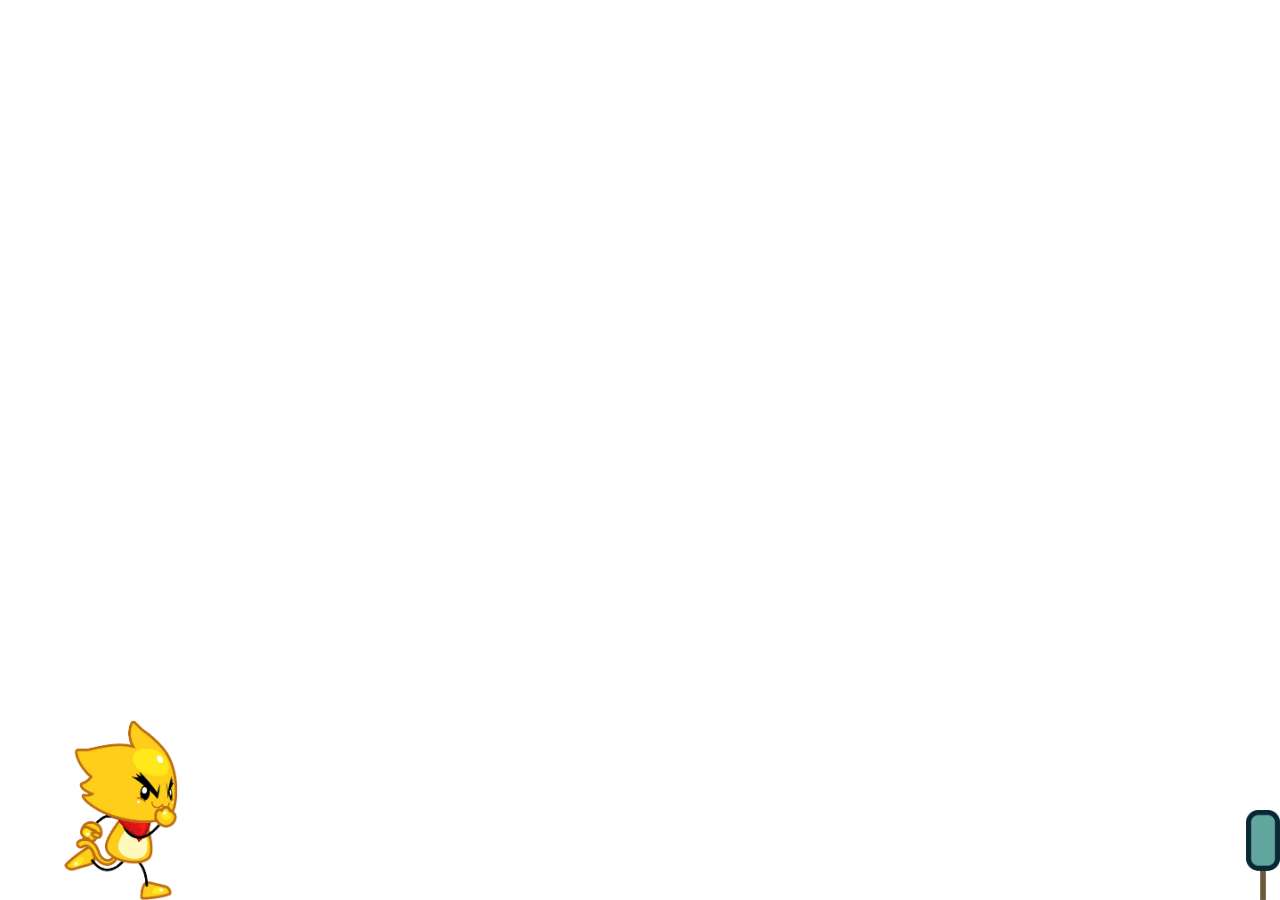
==== index.html @ df5425c9 "V1 Runner Game" ====
<!DOCTYPE html>
<html lang="en">
<head>
  <meta charset="UTF-8">
  <meta http-equiv="X-UA-Compatible" content="IE=edge">
  <meta name="viewport" content="width=device-width, initial-scale=1.0">
  <title>Document</title>
  <link rel="stylesheet" href="style.css">
  <script src="main.js" type="module"></script>
</head>
<body>
  <div class="world" data-world>
    <h1 class="score" id = "t"></h1>
    <!-- <div class="start-screen" data-start-screen>Press Any Key To Start</div> -->
    <img src="/img/Run.png" class="dino" id="dino"data-dino>
    <img id="cactus" class="cactus" src="/img/Bush2.png" alt="cactus">
  </div>
</body>
</html>
---- style.css ----
body {
    margin: 0;
    height: 100vh;
    display: flex;
    align-items: center;
} */

/* displaying the game with full screen with and bottom border as the ground */
.game {
    width: 100vw;
    border-bottom: 1px solid black;
    position: relative;
}

/* sticking the dino and the cactus to the floor */
.dino, .cactus {
    position: absolute;
    bottom: 0;
}

.dino {
    position: absolute;
    left: 5%;
    height: 20%;
}

.cactus {
    right: 0;
    height: 10%;
}

.move {
    animation: cactus-move 6s infinite;
}

@keyframes cactus-move {
    0% {
        right: 0;
    }

    100% {
        right: 100%;
    }
}

.jump {
    animation: dino-jump 2s;
}

@keyframes dino-jump {
    0% {
        margin-bottom: 0;
    }

    50% {
        margin-bottom: 150px;
    }

    100% {
        margin-bottom: 0;
    }
}

.score {
    position: absolute;
    font-size: 3vmin;
    right: 1vmin;
    top: 1vmin;
}

/* .start-screen {
    position: absolute;
    font-size: 5vmin;
    top: 50%;
    left: 50%;
    transform: translate(-50%, -50%);
} */
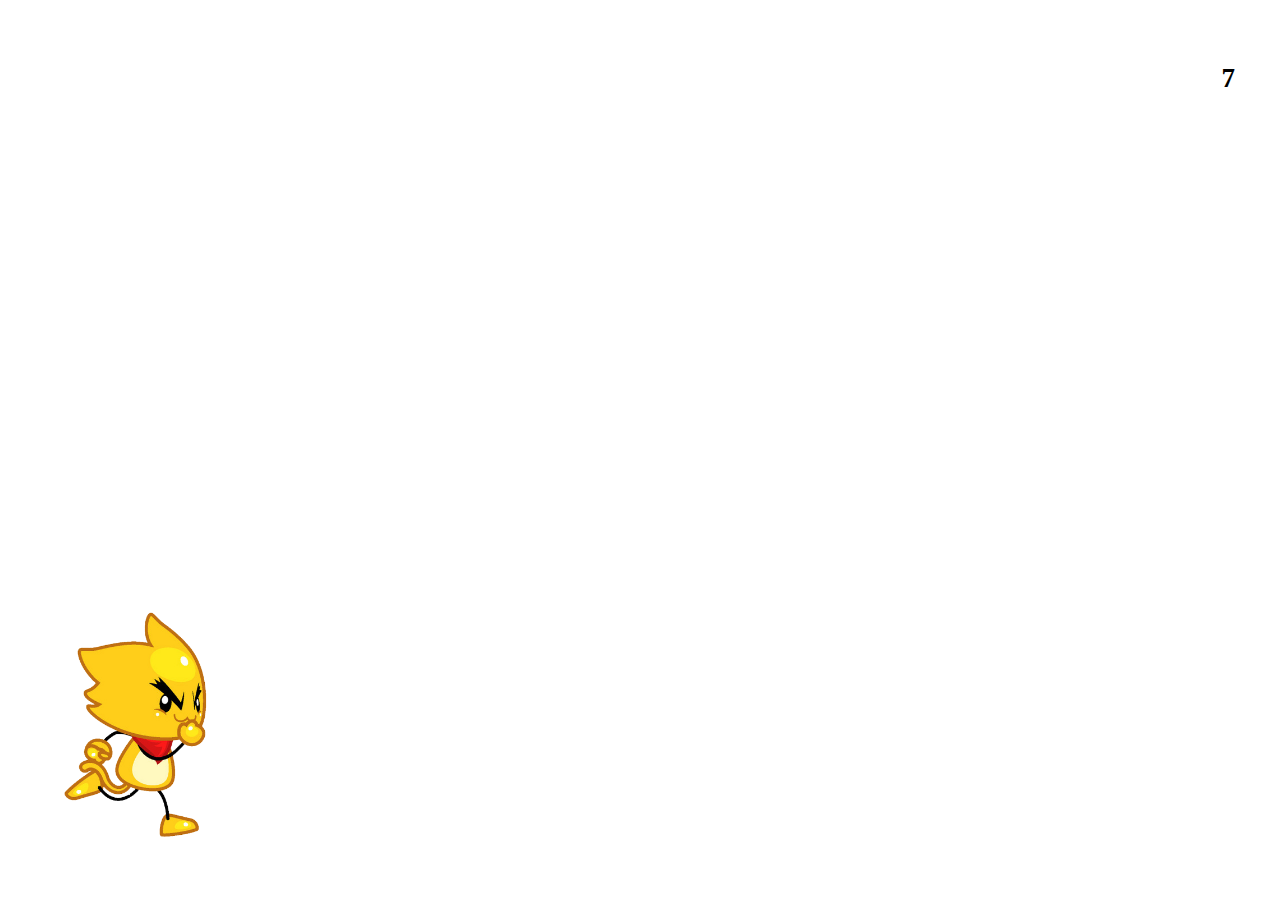
==== commit 4730bd07: "maj Doc" ====
--- a/index.html
+++ b/index.html
@@ -5,8 +5,8 @@
   <meta http-equiv="X-UA-Compatible" content="IE=edge">
   <meta name="viewport" content="width=device-width, initial-scale=1.0">
   <title>Document</title>
-  <link rel="stylesheet" href="style.css">
-  <script src="main.js" type="module"></script>
+  <link rel="stylesheet" href="/CSS/style.css">
+  <script src="/JS/main.js" type="module"></script>
 </head>
 <body>
   <div class="world" data-world>
--- a/CSS/style.css
+++ b/CSS/style.css
@@ -0,0 +1,77 @@
+body {
+    margin: 0;
+    height: 100vh;
+    display: flex;
+    align-items: center;
+}
+
+/* displaying the game with full screen with and bottom border as the ground */
+.game {
+    width: 100vw;
+    border-bottom: 1px solid black;
+    position: relative;
+}
+
+/* sticking the dino and the cactus to the floor */
+.dino, .cactus {
+    position: absolute;
+    bottom: 7%;
+}
+
+.dino {
+    position: absolute;
+    left: 5%;
+    height: 25%;
+}
+
+.cactus {
+    right: -10%;
+    height: 10%;
+}
+
+.move {
+    animation: cactus-move 6s linear infinite;
+}
+
+@keyframes cactus-move {
+    0% {
+        right: 0;
+    }
+
+    100% {
+        right: 100%;
+    }
+}
+
+.jump {
+    animation: dino-jump 2s;
+}
+
+@keyframes dino-jump {
+    0% {
+        margin-bottom: 0;
+    }
+
+    50% {
+        margin-bottom: 150px;
+    }
+
+    100% {
+        margin-bottom: 0;
+    }
+}
+
+.score {
+    position: absolute;
+    font-size: 3vmin;
+    right: 5vmin;
+    top: 5vmin;
+}
+
+/* .start-screen {
+    position: absolute;
+    font-size: 5vmin;
+    top: 50%;
+    left: 50%;
+    transform: translate(-50%, -50%);
+} */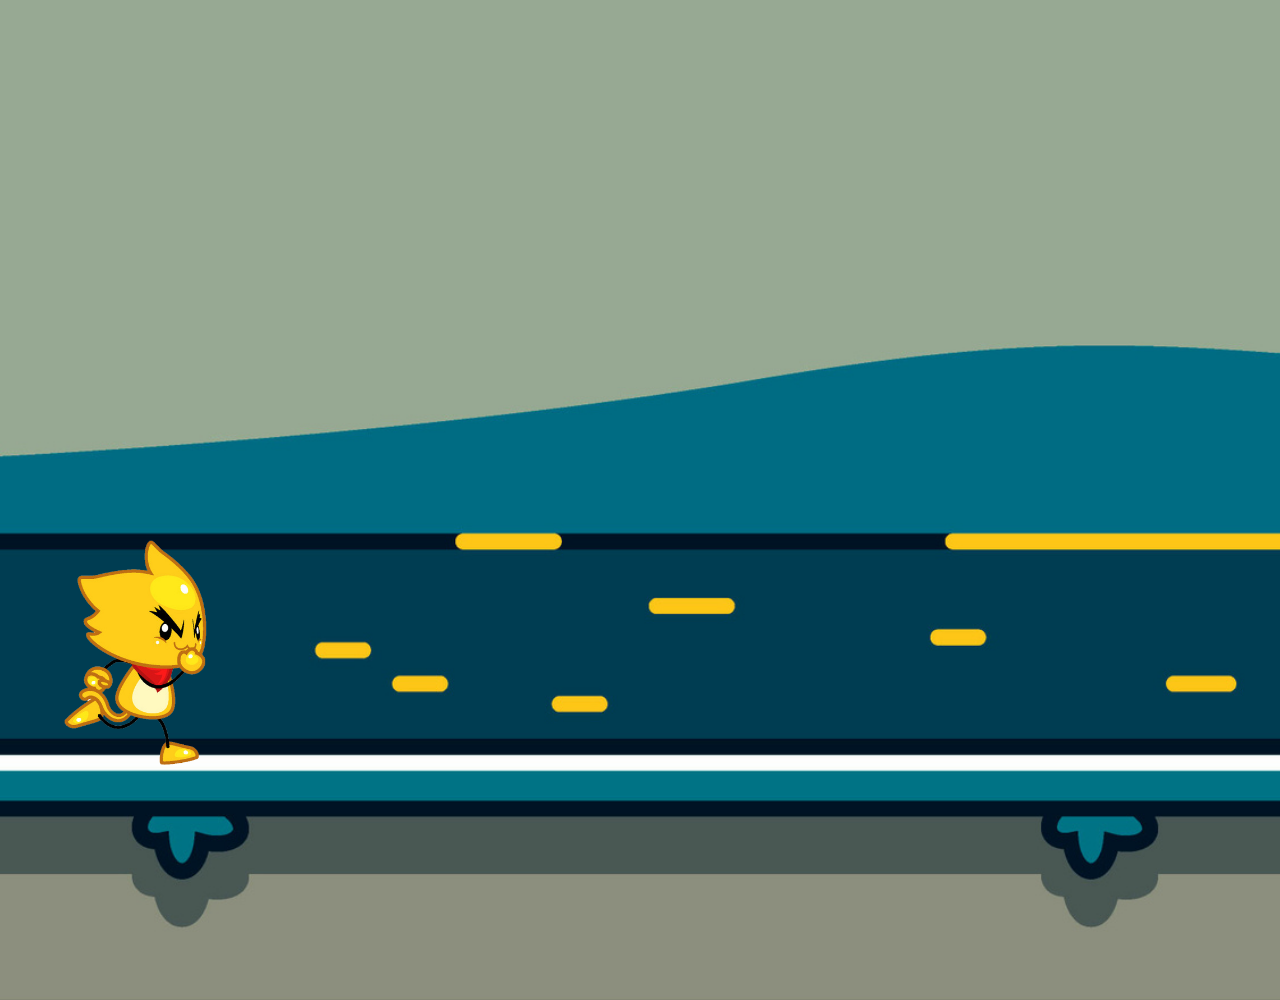
==== commit dcbbceec: "background, .." ====
--- a/index.html
+++ b/index.html
@@ -7,10 +7,31 @@
   <title>Document</title>
   <link rel="stylesheet" href="/CSS/style.css">
   <script src="/JS/main.js" type="module"></script>
+  <style>
+    #background {
+      background: url("img/BGNiv0.png") repeat-x;
+      background-size: cover;
+      position: absolute;
+      height: 120vh;
+      width: 3873px;
+      animation: moveRight 100s linear infinite;
+      z-index: -1;
+    }
+
+    @keyframes moveRight {
+      from { background-position: 3873px 0px; } 
+      to { background-position: 0px 0px; }
+    }
+    #background{
+      color: #FFF;
+      padding: 10px;
+    }
+  </style>
 </head>
 <body>
+  <div id="background"></div>
   <div class="world" data-world>
-    <h1 class="score" id = "t"></h1>
+    <h1 class="time" id = "t"></h1>
     <!-- <div class="start-screen" data-start-screen>Press Any Key To Start</div> -->
     <img src="/img/Run.png" class="dino" id="dino"data-dino>
     <img id="cactus" class="cactus" src="/img/Bush2.png" alt="cactus">
--- a/CSS/style.css
+++ b/CSS/style.css
@@ -3,6 +3,7 @@
     height: 100vh;
     display: flex;
     align-items: center;
+    overflow: hidden;
 }
 
 /* displaying the game with full screen with and bottom border as the ground */
@@ -15,18 +16,20 @@
 /* sticking the dino and the cactus to the floor */
 .dino, .cactus {
     position: absolute;
-    bottom: 7%;
+    bottom: 20%;
 }
 
 .dino {
     position: absolute;
     left: 5%;
     height: 25%;
+    bottom: 15%;
 }
 
 .cactus {
     right: -10%;
-    height: 10%;
+    height: 12%;
+    bottom: 15%;;
 }
 
 .move {
@@ -74,4 +77,4 @@
     top: 50%;
     left: 50%;
     transform: translate(-50%, -50%);
-} */+} */
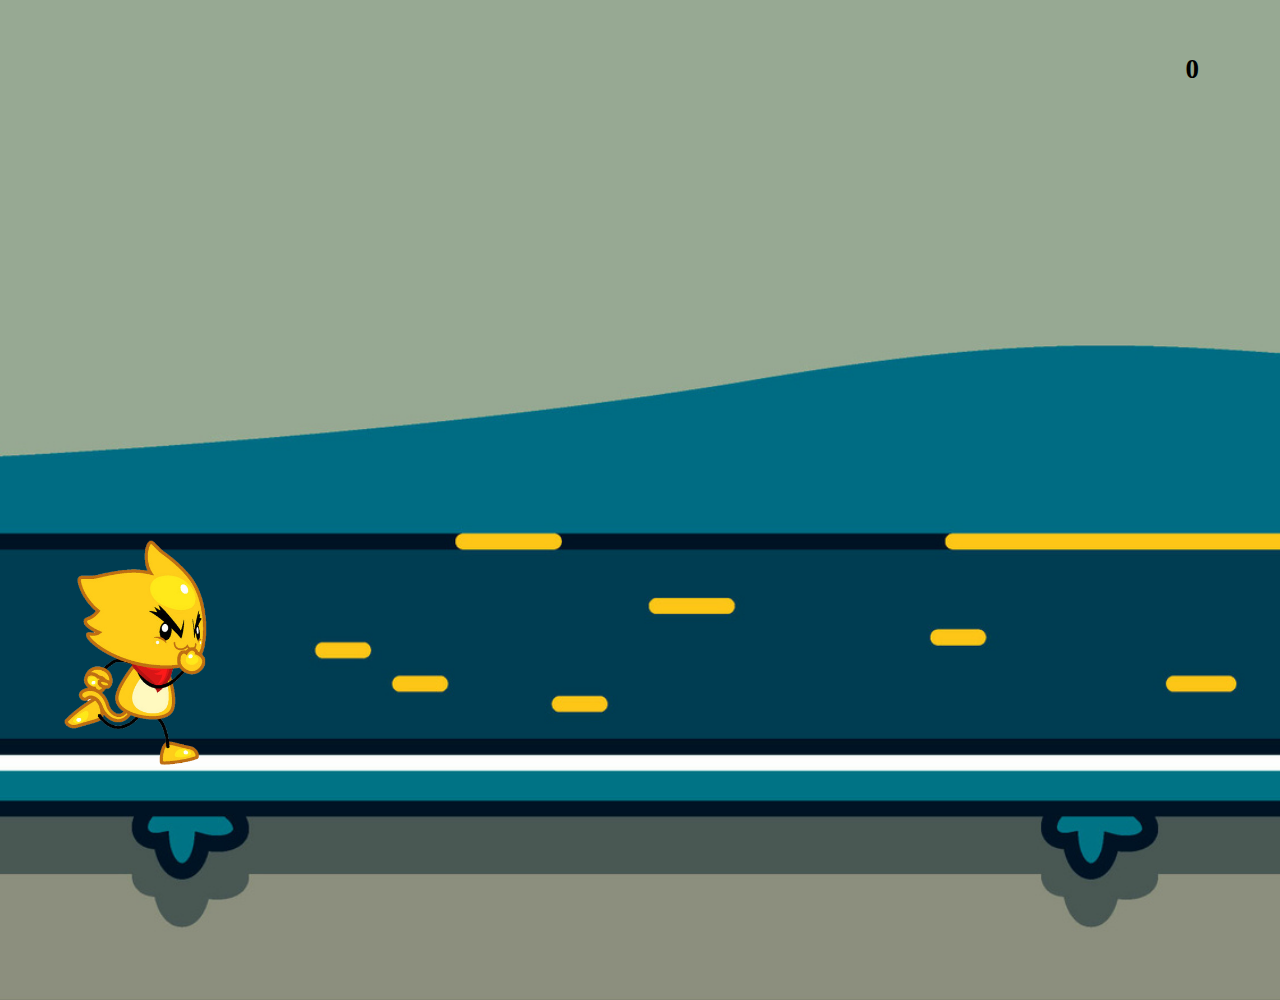
==== commit 4d58af6c: "jeu a 95% fini" ====
--- a/index.html
+++ b/index.html
@@ -14,14 +14,18 @@
       position: absolute;
       height: 120vh;
       width: 3873px;
+      z-index: -1;
+    }
+
+    .backgroundAnimation {
       animation: moveRight 100s linear infinite;
-      z-index: -1;
     }
 
     @keyframes moveRight {
       from { background-position: 3873px 0px; } 
       to { background-position: 0px 0px; }
     }
+    
     #background{
       color: #FFF;
       padding: 10px;
@@ -31,10 +35,11 @@
 <body>
   <div id="background"></div>
   <div class="world" data-world>
-    <h1 class="time" id = "t"></h1>
+    <h1 class="time" id="t"></h1>
     <!-- <div class="start-screen" data-start-screen>Press Any Key To Start</div> -->
-    <img src="/img/Run.png" class="dino" id="dino"data-dino>
+    <img src="/img/Run.png" class="dino" id="dino" data-dino>
     <img id="cactus" class="cactus" src="/img/Bush2.png" alt="cactus">
+    <img src="img/Houloucoupouterre.png" class="helico" id="helico">
   </div>
 </body>
 </html>--- a/CSS/style.css
+++ b/CSS/style.css
@@ -3,7 +3,7 @@
     height: 100vh;
     display: flex;
     align-items: center;
-    overflow: hidden;
+    /* overflow: hidden; */
 }
 
 /* displaying the game with full screen with and bottom border as the ground */
@@ -14,7 +14,7 @@
 }
 
 /* sticking the dino and the cactus to the floor */
-.dino, .cactus {
+.dino, .cactus, .helico {
     position: absolute;
     bottom: 20%;
 }
@@ -26,6 +26,12 @@
     bottom: 15%;
 }
 
+.helico {
+    right: -100%;
+    height: 25%;
+    bottom: 35%;;
+}
+
 .cactus {
     right: -10%;
     height: 12%;
@@ -34,6 +40,17 @@
 
 .move {
     animation: cactus-move 6s linear infinite;
+    animation: helico-move 6s linear infinite;
+}
+
+@keyframes helico-move {
+    0% {
+        right: 0;
+    }
+
+    100% {
+        right: 100%;
+    }
 }
 
 @keyframes cactus-move {
@@ -47,7 +64,14 @@
 }
 
 .jump {
+    height:401;
+    width:255;
     animation: dino-jump 2s;
+}
+
+.down {
+    height: 15% !important;
+    animation: dino-down 2s;
 }
 
 @keyframes dino-jump {
@@ -64,17 +88,22 @@
     }
 }
 
-.score {
+@keyframes dino-down {
+    0% {
+        margin-bottom: 0;
+    }
+    50% {
+        margin-bottom: -150px;
+    }
+
+    100% {
+        margin-bottom: 0;
+    }
+}
+
+.time {
     position: absolute;
     font-size: 3vmin;
-    right: 5vmin;
-    top: 5vmin;
-}
-
-/* .start-screen {
-    position: absolute;
-    font-size: 5vmin;
-    top: 50%;
-    left: 50%;
-    transform: translate(-50%, -50%);
-} */
+    right: 9vmin;
+    top: 4vmin;
+}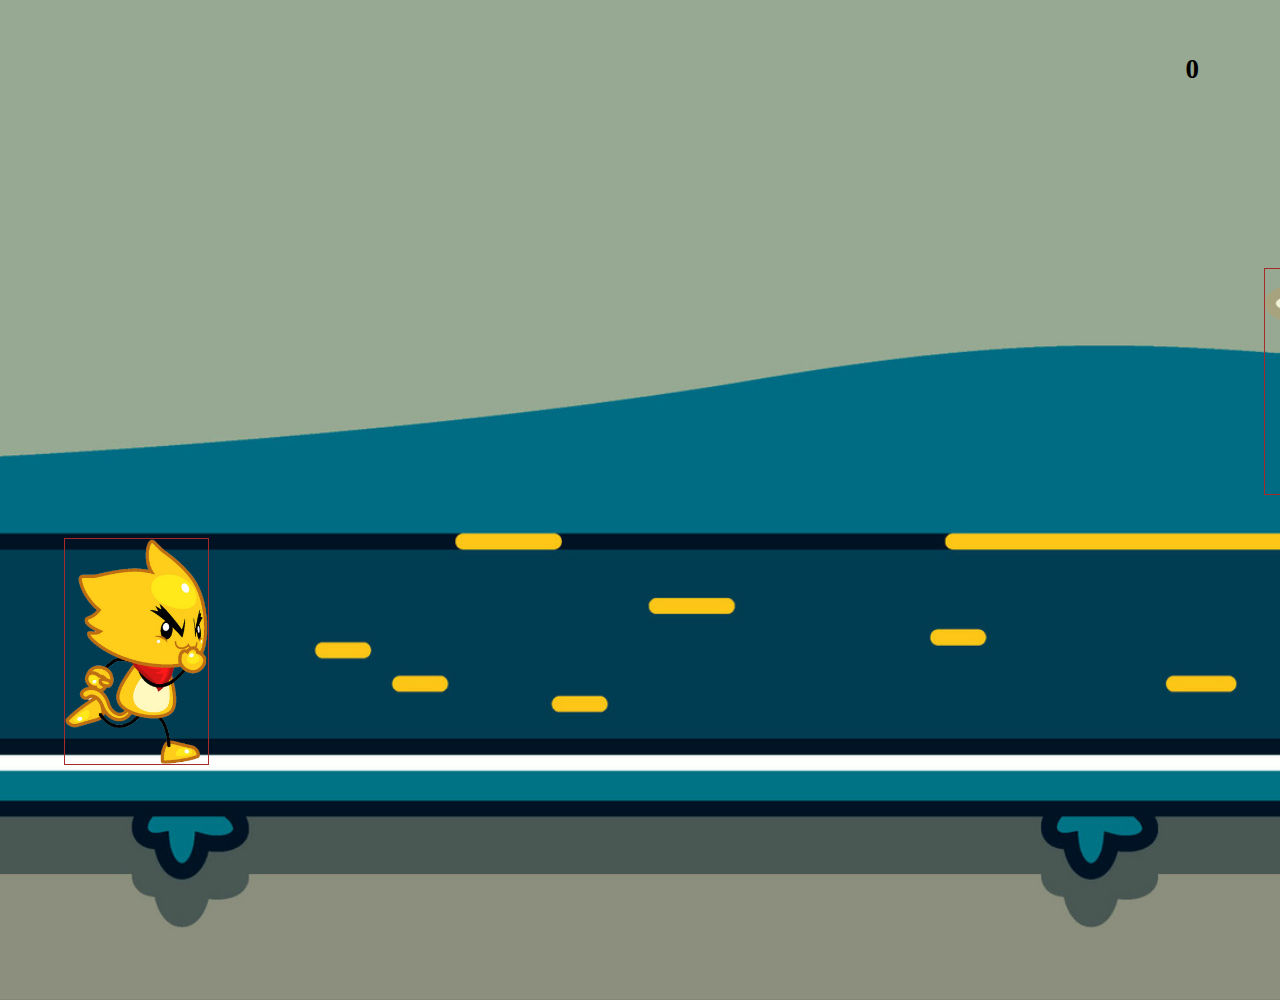
==== commit 0c26f0c0: "97%" ====
--- a/index.html
+++ b/index.html
@@ -38,7 +38,7 @@
     <h1 class="time" id="t"></h1>
     <!-- <div class="start-screen" data-start-screen>Press Any Key To Start</div> -->
     <img src="/img/Run.png" class="dino" id="dino" data-dino>
-    <img id="cactus" class="cactus" src="/img/Bush2.png" alt="cactus">
+    <img src="/img/Bush2.png" id="cactus" class="cactus">
     <img src="img/Houloucoupouterre.png" class="helico" id="helico">
   </div>
 </body>
--- a/CSS/style.css
+++ b/CSS/style.css
@@ -24,23 +24,29 @@
     left: 5%;
     height: 25%;
     bottom: 15%;
+    border: 1px solid brown;
 }
 
 .helico {
-    right: -100%;
+    right: -35%;
     height: 25%;
-    bottom: 35%;;
+    bottom: 45%;
+    border: 1px solid brown;
 }
 
 .cactus {
     right: -10%;
     height: 12%;
-    bottom: 15%;;
+    bottom: 15%;
+    border: 1px solid brown;
 }
 
-.move {
-    animation: cactus-move 6s linear infinite;
-    animation: helico-move 6s linear infinite;
+.moveCactus {
+    animation: cactus-move 15s linear infinite;
+}
+
+.moveHelico {
+    animation: helico-move 30s linear infinite;
 }
 
 @keyframes helico-move {
